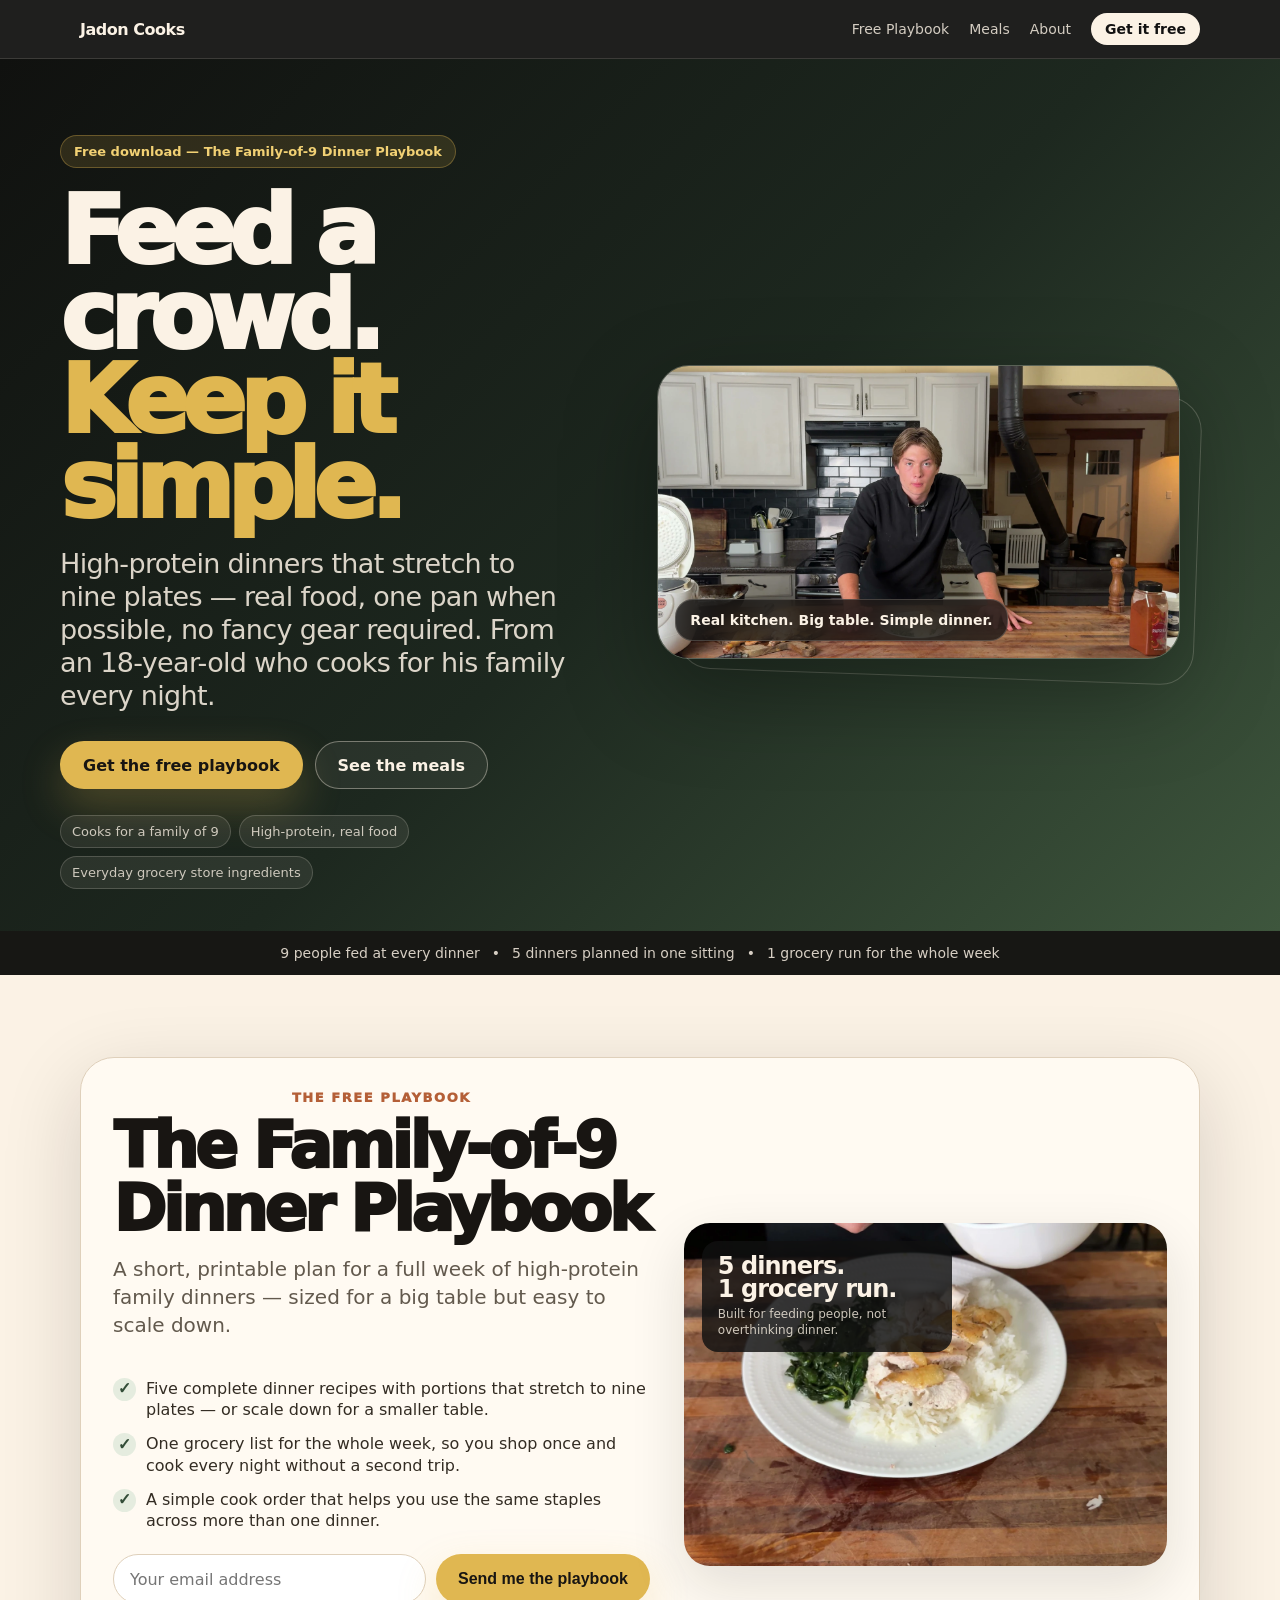
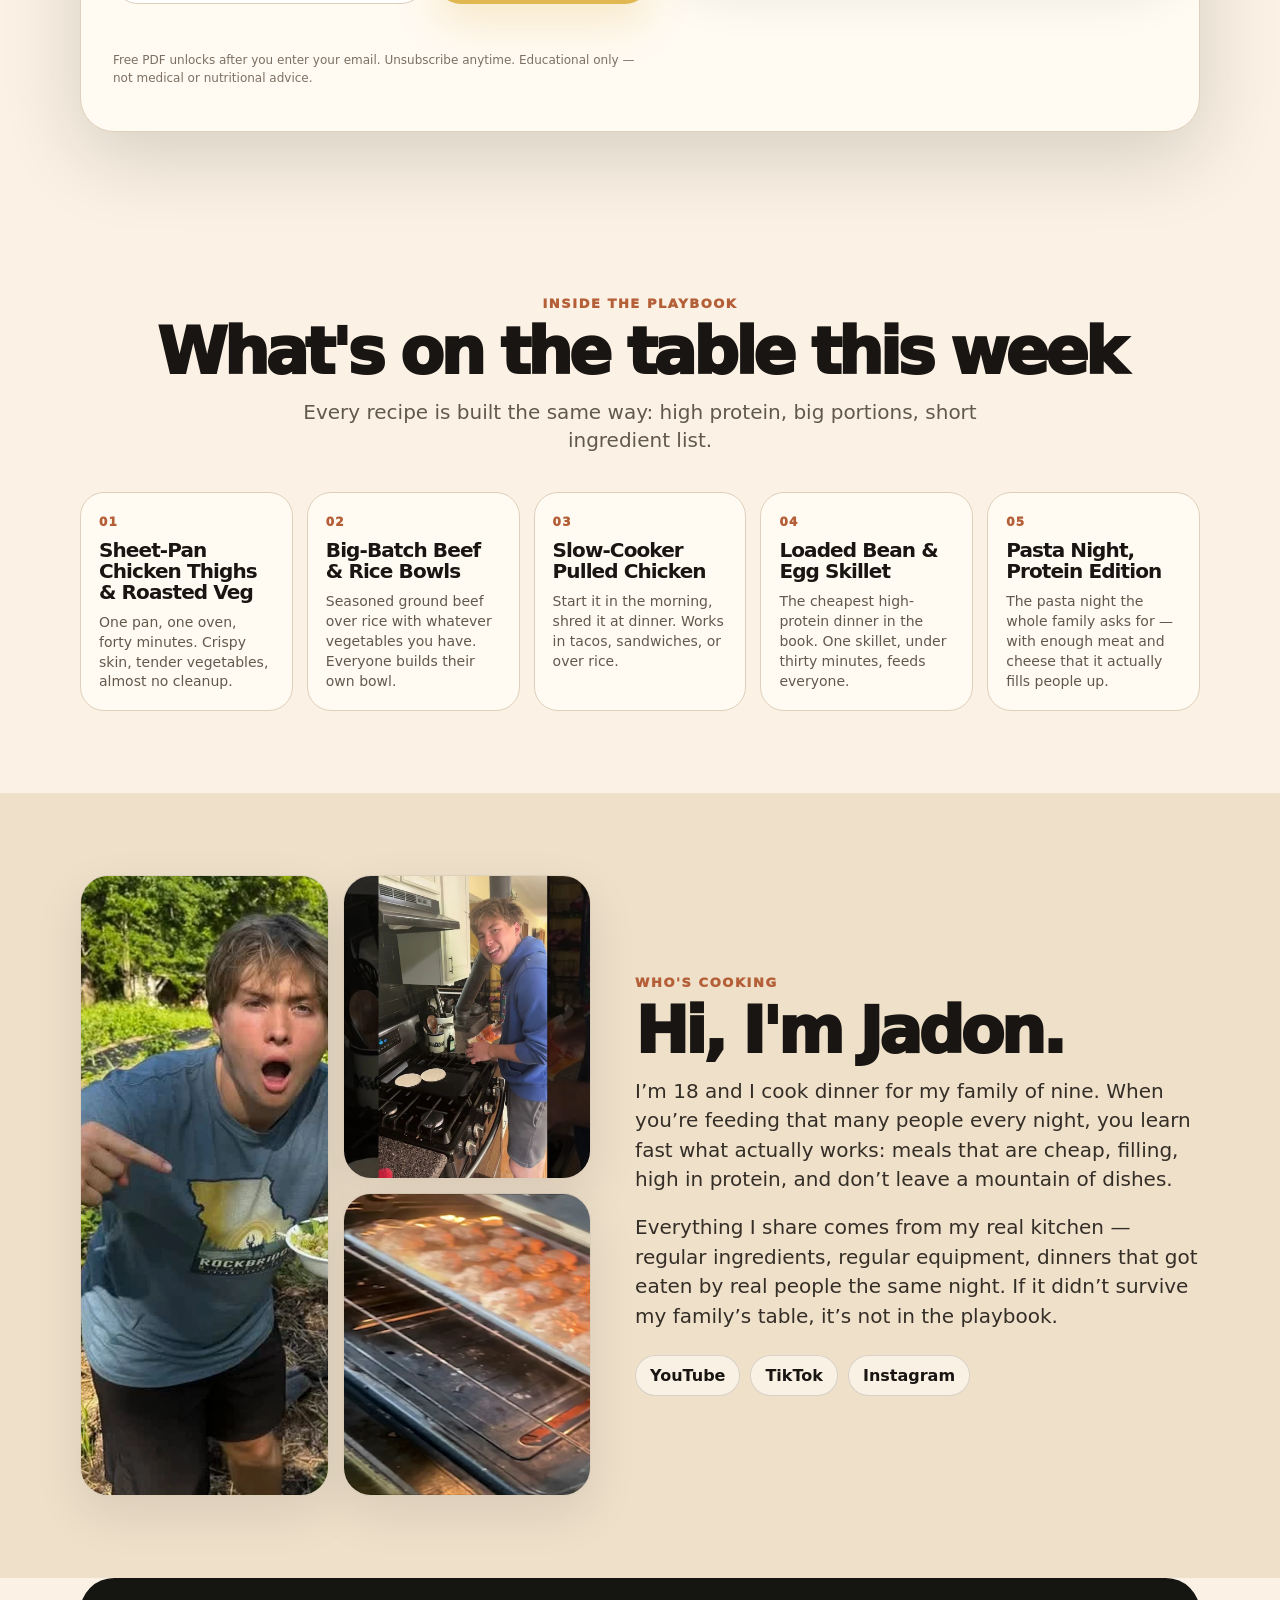
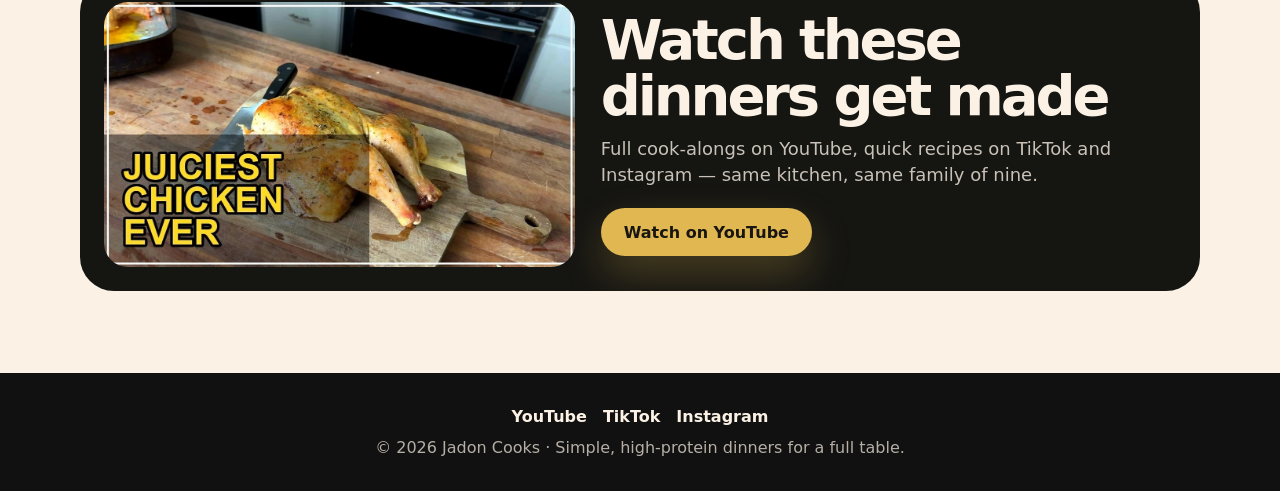
==== guides/family-dinner-playbook/index.html @ e19841cb "preview: publish Jadon Cooks homepage" ====
<!DOCTYPE html>
<html lang="en">
<head>
  <meta charset="UTF-8" />
  <meta name="viewport" content="width=device-width, initial-scale=1.0" />
  <meta name="description" content="Free Family-of-9 Dinner Playbook from Jadon Cooks: five simple high-protein dinners, one grocery run, and a cook order that works." />
  <meta property="og:title" content="Jadon Cooks — Family-of-9 Dinner Playbook" />
  <meta property="og:description" content="High-protein dinners that stretch to nine plates — real food, one pan when possible, no fancy gear required. From an 18-year-old who cooks for his family every night." />
  <meta property="og:type" content="website" />
  <meta property="og:image" content="https://jadon-cooks-landing.vercel.app/assets/jadon-dinner-counter-hero.webp" />
  <title>Jadon Cooks — Family-of-9 Dinner Playbook</title>
  <link rel="icon" href="data:image/svg+xml,%3Csvg xmlns='http://www.w3.org/2000/svg' viewBox='0 0 64 64'%3E%3Ctext y='50' font-size='50'%3E%F0%9F%8D%B3%3C/text%3E%3C/svg%3E" />
  <style>
    :root{--charcoal:#111;--cream:#fbf2e5;--card:#fffaf2;--forest:#334d38;--sage:#9cad8d;--clay:#b45f37;--gold:#e0b751;--ink:#181512;--muted:#62594d;--line:#dfd0bb;--shadow:rgba(24,21,18,.16) 0 24px 80px;}
    *{box-sizing:border-box}html{scroll-behavior:smooth}body{margin:0;font-family:Inter,ui-sans-serif,system-ui,-apple-system,BlinkMacSystemFont,"Segoe UI",sans-serif;background:var(--cream);color:var(--ink)}a{color:inherit}.nav{position:sticky;top:0;z-index:10;background:rgba(17,17,17,.94);backdrop-filter:blur(18px);color:var(--cream);border-bottom:1px solid rgba(251,242,229,.13)}.nav-inner{width:min(1120px,92vw);margin:auto;height:58px;display:flex;align-items:center;justify-content:space-between}.brand{font-weight:900;letter-spacing:-.03em}.nav-links{display:flex;gap:20px;align-items:center;font-size:14px}.nav-links a{text-decoration:none;opacity:.82}.nav-links a:hover{opacity:1}.nav-cta{background:var(--cream);color:var(--charcoal);padding:8px 14px;border-radius:999px;font-weight:900;opacity:1!important}.hero{background:linear-gradient(135deg,#10110f 0%,#1d281f 52%,#3e563d 100%);color:var(--cream);padding:76px 20px 42px;overflow:hidden}.hero-shell{width:min(1160px,100%);margin:auto;display:grid;grid-template-columns:minmax(0,.92fr) minmax(380px,1.08fr);gap:44px;align-items:center}.eyebrow{display:inline-flex;align-items:center;gap:8px;padding:8px 13px;border-radius:999px;background:rgba(224,183,81,.14);border:1px solid rgba(224,183,81,.33);color:#f2d174;font-size:13px;font-weight:800;margin-bottom:22px}.hero h1{font-size:clamp(50px,8vw,94px);line-height:.9;letter-spacing:-.07em;margin:0 0 20px;font-weight:950}.accent{color:var(--gold)}.hero-sub{font-size:clamp(20px,2.3vw,27px);line-height:1.22;color:rgba(251,242,229,.86);max-width:680px;margin:0 0 28px;letter-spacing:-.025em}.cta-row{display:flex;gap:12px;flex-wrap:wrap;align-items:center;margin-bottom:26px}.button{display:inline-flex;align-items:center;justify-content:center;gap:8px;min-height:48px;padding:13px 22px;border-radius:999px;text-decoration:none;font-weight:900;border:1px solid transparent;cursor:pointer;font-size:16px}.primary{background:var(--gold);color:#181512;box-shadow:rgba(224,183,81,.25) 0 18px 40px}.secondary{border-color:rgba(251,242,229,.38);color:var(--cream);background:rgba(251,242,229,.06)}.micro-proof{display:flex;flex-wrap:wrap;gap:8px}.micro-proof span{border:1px solid rgba(251,242,229,.18);background:rgba(251,242,229,.08);border-radius:999px;padding:8px 11px;color:rgba(251,242,229,.78);font-size:13px}.hero-card{position:relative}.hero-card::before{content:"";position:absolute;inset:24px -18px -18px 24px;border-radius:34px;border:1px solid rgba(251,242,229,.22);transform:rotate(2deg)}.hero-card img{position:relative;display:block;width:100%;border-radius:32px;box-shadow:rgba(0,0,0,.34) 0 32px 90px;border:1px solid rgba(251,242,229,.25);aspect-ratio:16/9;object-fit:cover}.hero-caption{position:absolute;left:18px;bottom:18px;background:rgba(17,17,17,.74);color:var(--cream);border:1px solid rgba(251,242,229,.18);backdrop-filter:blur(14px);border-radius:18px;padding:12px 14px;font-weight:800;font-size:14px}.proof-strip{background:#171714;color:var(--cream);padding:14px 20px}.proof-inner{width:min(1120px,92vw);margin:auto;display:flex;gap:12px;justify-content:center;flex-wrap:wrap;font-size:14px;color:rgba(251,242,229,.84)}.proof-inner b{color:var(--gold)}section{padding:82px 20px}.wrap{width:min(1120px,100%);margin:auto}.section-kicker{text-align:center;color:var(--clay);font-weight:950;font-size:13px;letter-spacing:.12em;text-transform:uppercase;margin-bottom:10px}.section-title{text-align:center;font-size:clamp(36px,5.5vw,64px);line-height:.98;letter-spacing:-.06em;margin:0 0 14px;font-weight:950}.section-sub{text-align:center;color:var(--muted);font-size:20px;line-height:1.42;max-width:760px;margin:0 auto 38px}.kit-card{display:grid;grid-template-columns:1fr .9fr;gap:34px;align-items:center;background:var(--card);border:1px solid var(--line);border-radius:34px;box-shadow:var(--shadow);padding:32px}.kit-visual{position:relative}.kit-visual img{width:100%;display:block;border-radius:26px;box-shadow:rgba(24,21,18,.12) 0 20px 55px}.pdf-badge{position:absolute;left:18px;top:18px;background:rgba(17,17,17,.82);color:var(--cream);border-radius:16px;padding:14px 16px;max-width:250px}.pdf-badge b{display:block;font-size:24px;line-height:.95;letter-spacing:-.04em}.pdf-badge span{display:block;margin-top:6px;color:rgba(251,242,229,.8);font-size:12px;line-height:1.3}.kit-list{list-style:none;padding:0;margin:22px 0;display:grid;gap:12px}.kit-list li{display:flex;gap:10px;align-items:flex-start;color:#332c23;font-size:16px;line-height:1.36}.check{width:23px;height:23px;border-radius:50%;background:#e5ecdf;color:var(--forest);display:inline-grid;place-items:center;font-weight:950;flex:none}.lead-form{display:grid;grid-template-columns:1fr auto;gap:10px;margin-top:18px}.lead-form input{min-height:50px;border:1px solid var(--line);border-radius:999px;padding:0 16px;background:#fff;font:inherit}.lead-form input:focus{outline:3px solid rgba(51,77,56,.22);border-color:var(--forest)}.lead-form button{border:0}.form-message{min-height:22px;margin:12px 0 0;color:var(--muted);font-size:14px}.form-message.success{color:var(--forest);font-weight:900}.form-message.error{color:#9b3e22;font-weight:900}.fine{font-size:12px;color:#7b7063;line-height:1.45;margin-top:14px}.meals-grid{display:grid;grid-template-columns:repeat(5,1fr);gap:14px}.meal{background:#fffaf2;border:1px solid var(--line);border-radius:24px;padding:18px;min-height:170px}.meal .num{font-size:12px;color:var(--clay);font-weight:950;letter-spacing:.1em}.meal h3{font-size:20px;line-height:1.04;letter-spacing:-.045em;margin:10px 0}.meal p{font-size:14px;color:var(--muted);line-height:1.42;margin:0}.about{background:#efe0ca}.about-grid{display:grid;grid-template-columns:.95fr 1.05fr;gap:44px;align-items:center}.about-photo-grid{display:grid;grid-template-columns:1fr 1fr;gap:14px}.about-photo-grid img{width:100%;height:100%;object-fit:cover;border-radius:28px;border:1px solid rgba(17,17,17,.08);box-shadow:rgba(24,21,18,.1) 0 18px 48px}.about-photo-grid img:first-child{grid-row:span 2}.about-copy h2{text-align:left}.about-copy p{font-size:20px;line-height:1.48;color:#342e27;margin:0 0 18px}.socials{display:flex;flex-wrap:wrap;gap:10px;margin-top:24px}.socials a{border:1px solid rgba(17,17,17,.14);background:rgba(255,250,242,.68);border-radius:999px;padding:10px 14px;text-decoration:none;font-weight:900}.watch-strip{padding-top:0}.watch-card{display:grid;grid-template-columns:.9fr 1.1fr;gap:26px;align-items:center;background:#151512;color:var(--cream);border-radius:34px;padding:24px;overflow:hidden}.watch-card img{width:100%;border-radius:24px}.watch-card h2{font-size:clamp(34px,5vw,56px);line-height:1;letter-spacing:-.055em;margin:0 0 12px}.watch-card p{font-size:18px;line-height:1.45;color:rgba(251,242,229,.78);margin:0 0 20px}footer{background:#111;color:rgba(251,242,229,.7);padding:34px 20px;text-align:center}.footer-links{display:flex;gap:16px;justify-content:center;flex-wrap:wrap;margin-bottom:12px}.footer-links a{color:var(--cream);text-decoration:none;font-weight:850}.sr-only{position:absolute;width:1px;height:1px;clip:rect(0,0,0,0);overflow:hidden;white-space:nowrap}
    @media(max-width:900px){.hero-shell,.kit-card,.about-grid,.watch-card{grid-template-columns:1fr}.hero{padding-top:52px}.hero-card{max-width:640px}.lead-form{grid-template-columns:1fr}.meals-grid{grid-template-columns:1fr 1fr}.about-photo-grid{max-width:650px}.nav-links a:not(.nav-cta){display:none}}
    @media(max-width:540px){.nav-inner{height:54px}.hero h1{font-size:52px}.hero-sub{font-size:20px}.button{width:100%}.proof-inner{justify-content:flex-start}.kit-card{padding:18px;border-radius:24px}.section-title{text-align:left}.section-sub{text-align:left;font-size:18px}.section-kicker{text-align:left}.meals-grid{grid-template-columns:1fr}.about-photo-grid{grid-template-columns:1fr 1fr}.about-copy p{font-size:18px}.hero-caption{position:static;margin-top:12px}.hero-card::before{display:none}}
    .hero-card img,.kit-visual img,.watch-card img{height:auto}.hero-card img{aspect-ratio:16/9}.about-photo-grid img{object-fit:cover}
  </style>
</head>
<body>
  <nav class="nav"><div class="nav-inner"><div class="brand">Jadon Cooks</div><div class="nav-links"><a href="#playbook">Free Playbook</a><a href="#meals">Meals</a><a href="#about">About</a><a class="nav-cta" href="#playbook">Get it free</a></div></div></nav>
  <main>
    <section class="hero">
      <div class="hero-shell">
        <div>
          <div class="eyebrow">Free download — The Family-of-9 Dinner Playbook</div>
          <h1>Feed a crowd.<br><span class="accent">Keep it simple.</span></h1>
          <p class="hero-sub">High-protein dinners that stretch to nine plates — real food, one pan when possible, no fancy gear required. From an 18-year-old who cooks for his family every night.</p>
          <div class="cta-row"><a class="button primary" href="#playbook">Get the free playbook</a><a class="button secondary" href="#meals">See the meals</a></div>
          <div class="micro-proof"><span>Cooks for a family of 9</span><span>High-protein, real food</span><span>Everyday grocery store ingredients</span></div>
        </div>
        <figure class="hero-card">
          <img src="/assets/jadon-dinner-counter-hero.webp" alt="Jadon at the kitchen counter with a finished chicken, rice, and greens dinner." width="1600" height="900" fetchpriority="high">
          <figcaption class="hero-caption">Real kitchen. Big table. Simple dinner.</figcaption>
        </figure>
      </div>
    </section>

    <div class="proof-strip"><div class="proof-inner"><span>9 people fed at every dinner</span><span>•</span><span>5 dinners planned in one sitting</span><span>•</span><span>1 grocery run for the whole week</span></div></div>

    <section id="playbook">
      <div class="wrap kit-card">
        <div>
          <div class="section-kicker">The free playbook</div>
          <h2 class="section-title" style="text-align:left">The Family-of-9 Dinner Playbook</h2>
          <p class="section-sub" style="text-align:left;margin-left:0">A short, printable plan for a full week of high-protein family dinners — sized for a big table but easy to scale down.</p>
          <ul class="kit-list">
            <li><span class="check">✓</span><span>Five complete dinner recipes with portions that stretch to nine plates — or scale down for a smaller table.</span></li>
            <li><span class="check">✓</span><span>One grocery list for the whole week, so you shop once and cook every night without a second trip.</span></li>
            <li><span class="check">✓</span><span>A simple cook order that helps you use the same staples across more than one dinner.</span></li>
          </ul>
          <form id="lead-form" class="lead-form">
            <label class="sr-only" for="email">Email address</label>
            <input id="email" name="email" type="email" autocomplete="email" placeholder="Your email address" required>
            <button class="button primary" type="submit">Send me the playbook</button>
          </form>
          <p id="form-message" class="form-message" role="status" aria-live="polite"></p>
          <p class="fine">Free PDF unlocks after you enter your email. Unsubscribe anytime. Educational only — not medical or nutritional advice.</p>
        </div>
        <div class="kit-visual">
          <img src="/assets/playbook-finished-plate.webp" alt="A finished chicken, rice, and greens dinner plate in Jadon’s kitchen." width="1200" height="850">
          <div class="pdf-badge"><b>5 dinners.<br>1 grocery run.</b><span>Built for feeding people, not overthinking dinner.</span></div>
        </div>
      </div>
    </section>

    <section id="meals">
      <div class="wrap">
        <div class="section-kicker">Inside the playbook</div>
        <h2 class="section-title">What's on the table this week</h2>
        <p class="section-sub">Every recipe is built the same way: high protein, big portions, short ingredient list.</p>
        <div class="meals-grid">
          <article class="meal"><span class="num">01</span><h3>Sheet-Pan Chicken Thighs & Roasted Veg</h3><p>One pan, one oven, forty minutes. Crispy skin, tender vegetables, almost no cleanup.</p></article>
          <article class="meal"><span class="num">02</span><h3>Big-Batch Beef & Rice Bowls</h3><p>Seasoned ground beef over rice with whatever vegetables you have. Everyone builds their own bowl.</p></article>
          <article class="meal"><span class="num">03</span><h3>Slow-Cooker Pulled Chicken</h3><p>Start it in the morning, shred it at dinner. Works in tacos, sandwiches, or over rice.</p></article>
          <article class="meal"><span class="num">04</span><h3>Loaded Bean & Egg Skillet</h3><p>The cheapest high-protein dinner in the book. One skillet, under thirty minutes, feeds everyone.</p></article>
          <article class="meal"><span class="num">05</span><h3>Pasta Night, Protein Edition</h3><p>The pasta night the whole family asks for — with enough meat and cheese that it actually fills people up.</p></article>
        </div>
      </div>
    </section>

    <section class="about" id="about">
      <div class="wrap about-grid">
        <div class="about-photo-grid">
          <img src="/assets/about-turkey-bowl-garden-v2.webp" alt="Jadon holding a fresh garden potato turkey bowl outside." width="900" height="1100">
          <img src="/assets/about-taco-kitchen-v2.webp" alt="Jadon cooking tacos at the stove in his kitchen." width="900" height="1100">
          <img src="/assets/about-turkey-meatballs-oven-v2.webp" alt="A tray of high-protein turkey meatballs baking in the oven." width="900" height="1100">
        </div>
        <div class="about-copy">
          <div class="section-kicker" style="text-align:left">WHO'S COOKING</div>
          <h2 class="section-title">Hi, I'm Jadon.</h2>
          <p>I’m 18 and I cook dinner for my family of nine. When you’re feeding that many people every night, you learn fast what actually works: meals that are cheap, filling, high in protein, and don’t leave a mountain of dishes.</p>
          <p>Everything I share comes from my real kitchen — regular ingredients, regular equipment, dinners that got eaten by real people the same night. If it didn’t survive my family’s table, it’s not in the playbook.</p>
          <div class="socials"><a href="https://www.youtube.com/@jadoncooks" target="_blank" rel="noopener">YouTube</a><a href="https://www.tiktok.com/@jadoncooks7" target="_blank" rel="noopener">TikTok</a><a href="https://www.instagram.com/jadon.cooks/" target="_blank" rel="noopener">Instagram</a></div>
        </div>
      </div>
    </section>

    <section class="watch-strip">
      <div class="wrap watch-card">
        <img src="/assets/watch-jadon-serving-dinner.webp" alt="Jadon serving a finished chicken dinner at the kitchen counter." width="1200" height="675">
        <div>
          <h2>Watch these dinners get made</h2>
          <p>Full cook-alongs on YouTube, quick recipes on TikTok and Instagram — same kitchen, same family of nine.</p>
          <a class="button primary" href="https://www.youtube.com/@jadoncooks" target="_blank" rel="noopener">Watch on YouTube</a>
        </div>
      </div>
    </section>
  </main>
  <footer>
    <div class="footer-links"><a href="https://www.youtube.com/@jadoncooks" target="_blank" rel="noopener">YouTube</a><a href="https://www.tiktok.com/@jadoncooks7" target="_blank" rel="noopener">TikTok</a><a href="https://www.instagram.com/jadon.cooks/" target="_blank" rel="noopener">Instagram</a></div>
    <div>© 2026 Jadon Cooks · Simple, high-protein dinners for a full table.</div>
  </footer>
  <script>
    const form = document.getElementById('lead-form');
    const message = document.getElementById('form-message');
    form?.addEventListener('submit', async (event) => {
      event.preventDefault();
      const button = form.querySelector('button');
      const email = form.email.value.trim();
      message.className = 'form-message';
      message.textContent = 'Unlocking your playbook...';
      button.disabled = true;
      try {
        const response = await fetch('/api/subscribe', { method: 'POST', headers: { 'Content-Type': 'application/json' }, body: JSON.stringify({ email, source: 'jadon-cooks-family-dinner-playbook' }) });
        const data = await response.json();
        if (!response.ok || !data.ok || !data.downloadUrl) throw new Error(data.error || 'Could not unlock the playbook.');
        message.className = 'form-message success';
        message.textContent = 'You’re in — your download is starting.';
        window.location.href = data.downloadUrl;
      } catch (error) {
        message.className = 'form-message error';
        message.textContent = error.message || 'Something went wrong. Please try again.';
      } finally { button.disabled = false; }
    });
  </script>
</body>
</html>
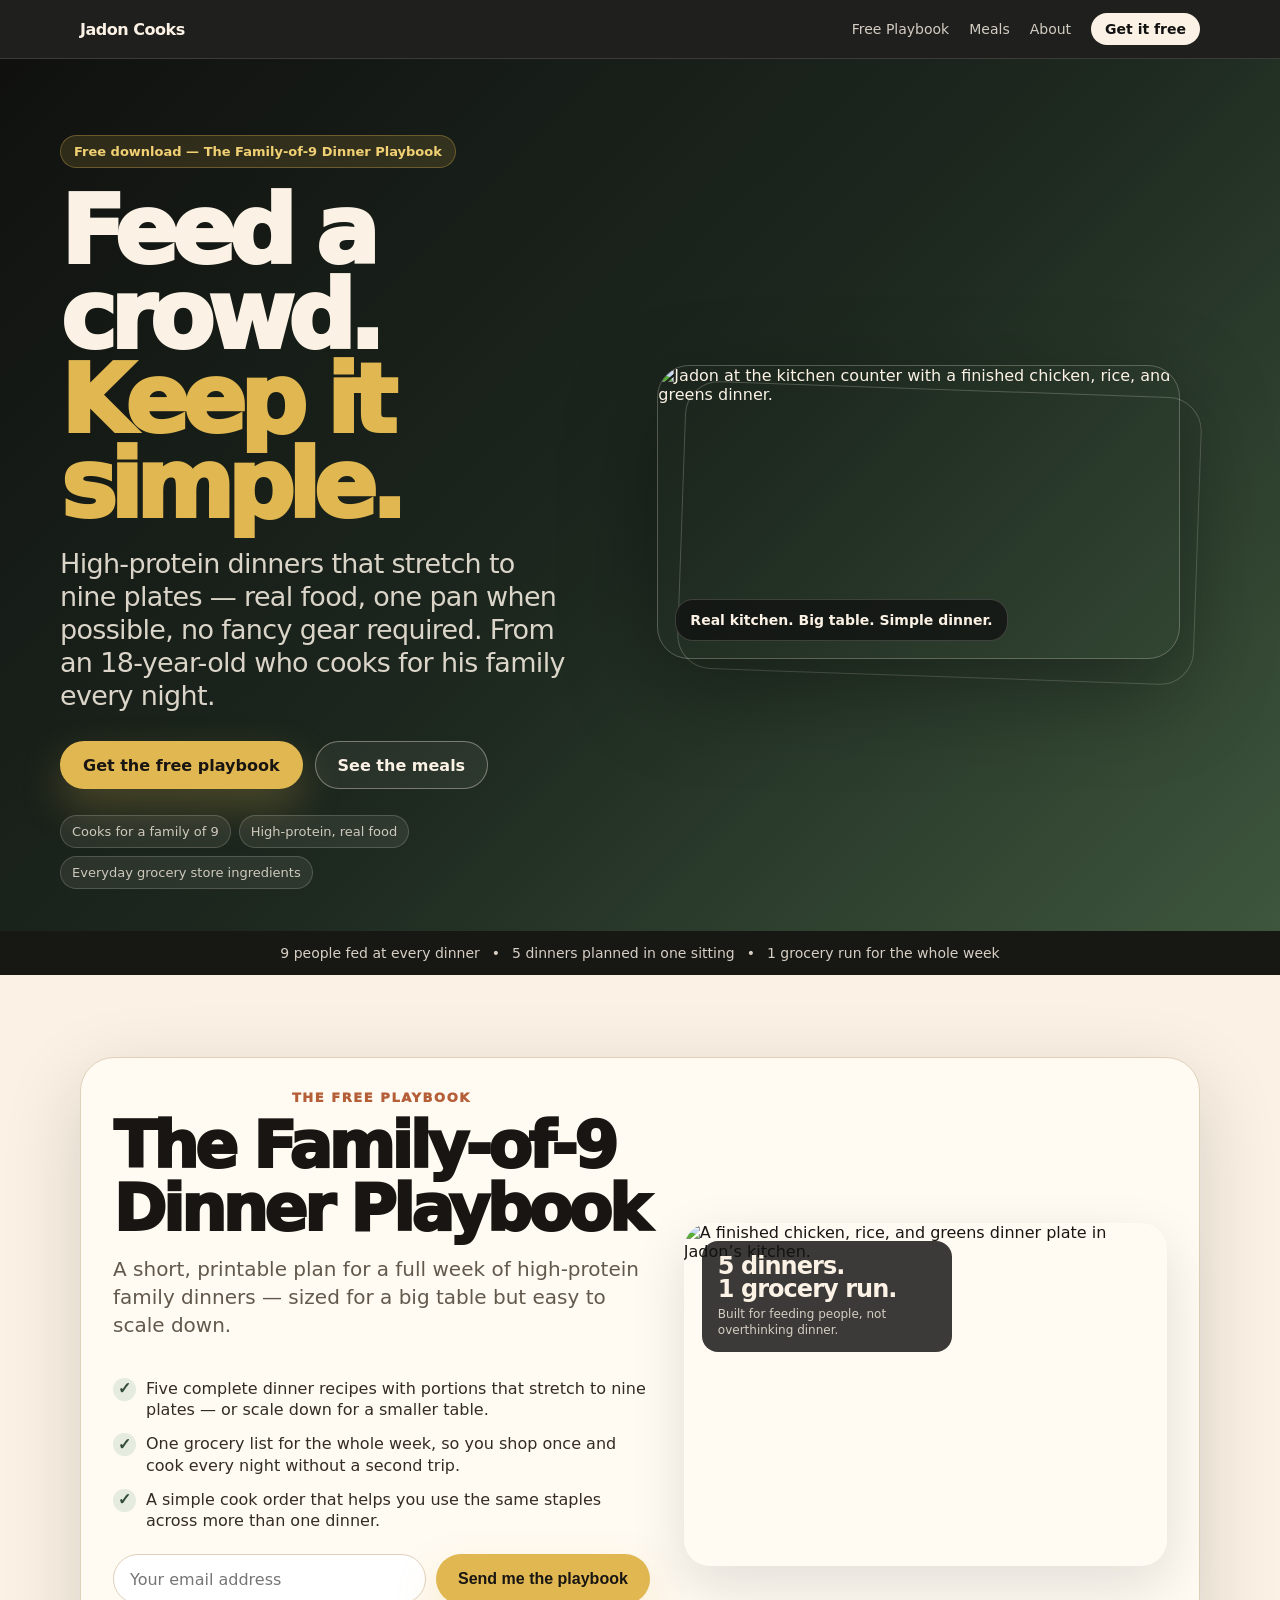
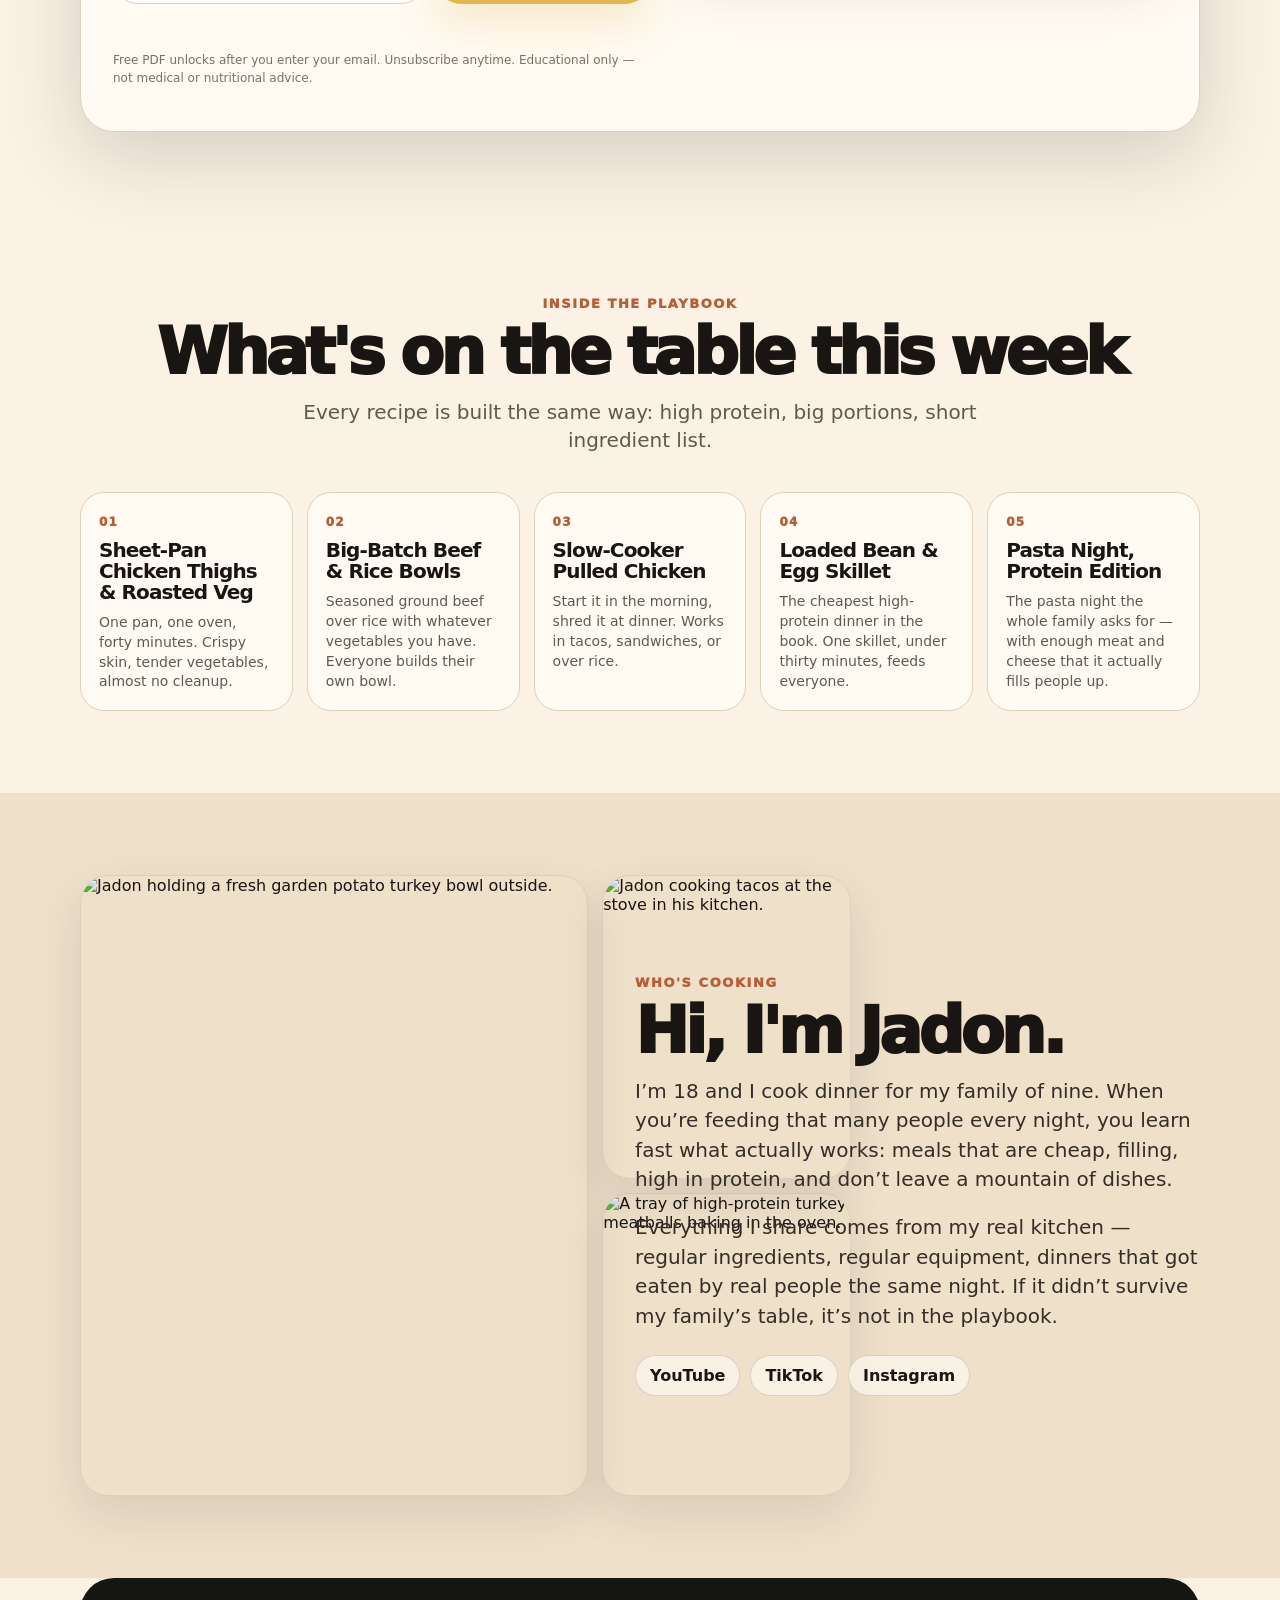
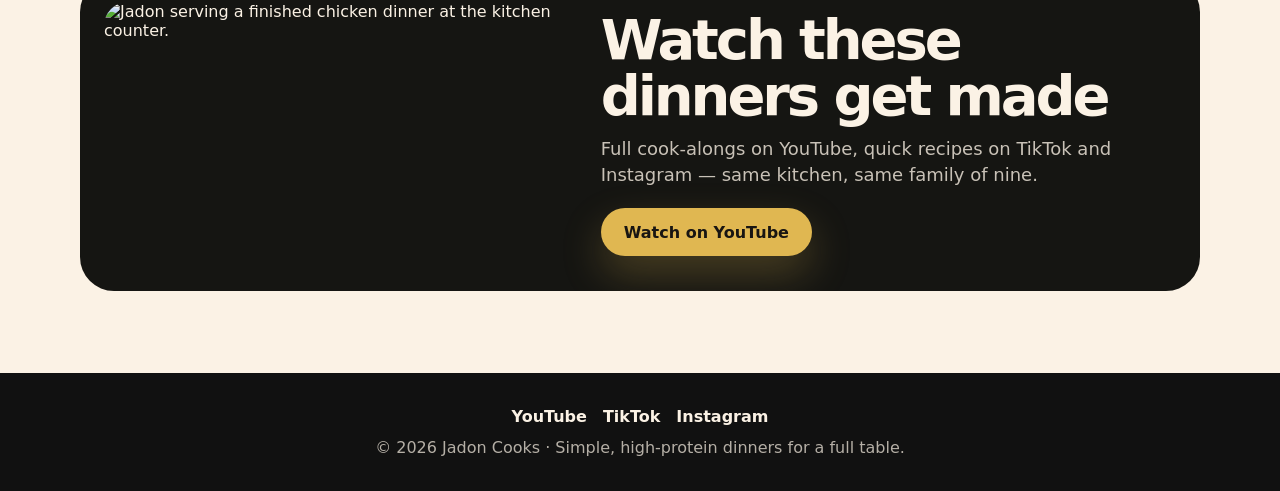
==== commit e5a80821: "demo: publish email signup preview" ====
--- a/guides/family-dinner-playbook/index.html
+++ b/guides/family-dinner-playbook/index.html
@@ -31,7 +31,7 @@
           <div class="micro-proof"><span>Cooks for a family of 9</span><span>High-protein, real food</span><span>Everyday grocery store ingredients</span></div>
         </div>
         <figure class="hero-card">
-          <img src="/assets/jadon-dinner-counter-hero.webp" alt="Jadon at the kitchen counter with a finished chicken, rice, and greens dinner." width="1600" height="900" fetchpriority="high">
+          <img src="/jadon-cooks-preview/assets/jadon-dinner-counter-hero.webp" alt="Jadon at the kitchen counter with a finished chicken, rice, and greens dinner." width="1600" height="900" fetchpriority="high">
           <figcaption class="hero-caption">Real kitchen. Big table. Simple dinner.</figcaption>
         </figure>
       </div>
@@ -59,7 +59,7 @@
           <p class="fine">Free PDF unlocks after you enter your email. Unsubscribe anytime. Educational only — not medical or nutritional advice.</p>
         </div>
         <div class="kit-visual">
-          <img src="/assets/playbook-finished-plate.webp" alt="A finished chicken, rice, and greens dinner plate in Jadon’s kitchen." width="1200" height="850">
+          <img src="/jadon-cooks-preview/assets/playbook-finished-plate.webp" alt="A finished chicken, rice, and greens dinner plate in Jadon’s kitchen." width="1200" height="850">
           <div class="pdf-badge"><b>5 dinners.<br>1 grocery run.</b><span>Built for feeding people, not overthinking dinner.</span></div>
         </div>
       </div>
@@ -83,9 +83,9 @@
     <section class="about" id="about">
       <div class="wrap about-grid">
         <div class="about-photo-grid">
-          <img src="/assets/about-turkey-bowl-garden-v2.webp" alt="Jadon holding a fresh garden potato turkey bowl outside." width="900" height="1100">
-          <img src="/assets/about-taco-kitchen-v2.webp" alt="Jadon cooking tacos at the stove in his kitchen." width="900" height="1100">
-          <img src="/assets/about-turkey-meatballs-oven-v2.webp" alt="A tray of high-protein turkey meatballs baking in the oven." width="900" height="1100">
+          <img src="/jadon-cooks-preview/assets/about-turkey-bowl-garden-v2.webp" alt="Jadon holding a fresh garden potato turkey bowl outside." width="900" height="1100">
+          <img src="/jadon-cooks-preview/assets/about-taco-kitchen-v2.webp" alt="Jadon cooking tacos at the stove in his kitchen." width="900" height="1100">
+          <img src="/jadon-cooks-preview/assets/about-turkey-meatballs-oven-v2.webp" alt="A tray of high-protein turkey meatballs baking in the oven." width="900" height="1100">
         </div>
         <div class="about-copy">
           <div class="section-kicker" style="text-align:left">WHO'S COOKING</div>
@@ -99,7 +99,7 @@
 
     <section class="watch-strip">
       <div class="wrap watch-card">
-        <img src="/assets/watch-jadon-serving-dinner.webp" alt="Jadon serving a finished chicken dinner at the kitchen counter." width="1200" height="675">
+        <img src="/jadon-cooks-preview/assets/watch-jadon-serving-dinner.webp" alt="Jadon serving a finished chicken dinner at the kitchen counter." width="1200" height="675">
         <div>
           <h2>Watch these dinners get made</h2>
           <p>Full cook-alongs on YouTube, quick recipes on TikTok and Instagram — same kitchen, same family of nine.</p>
